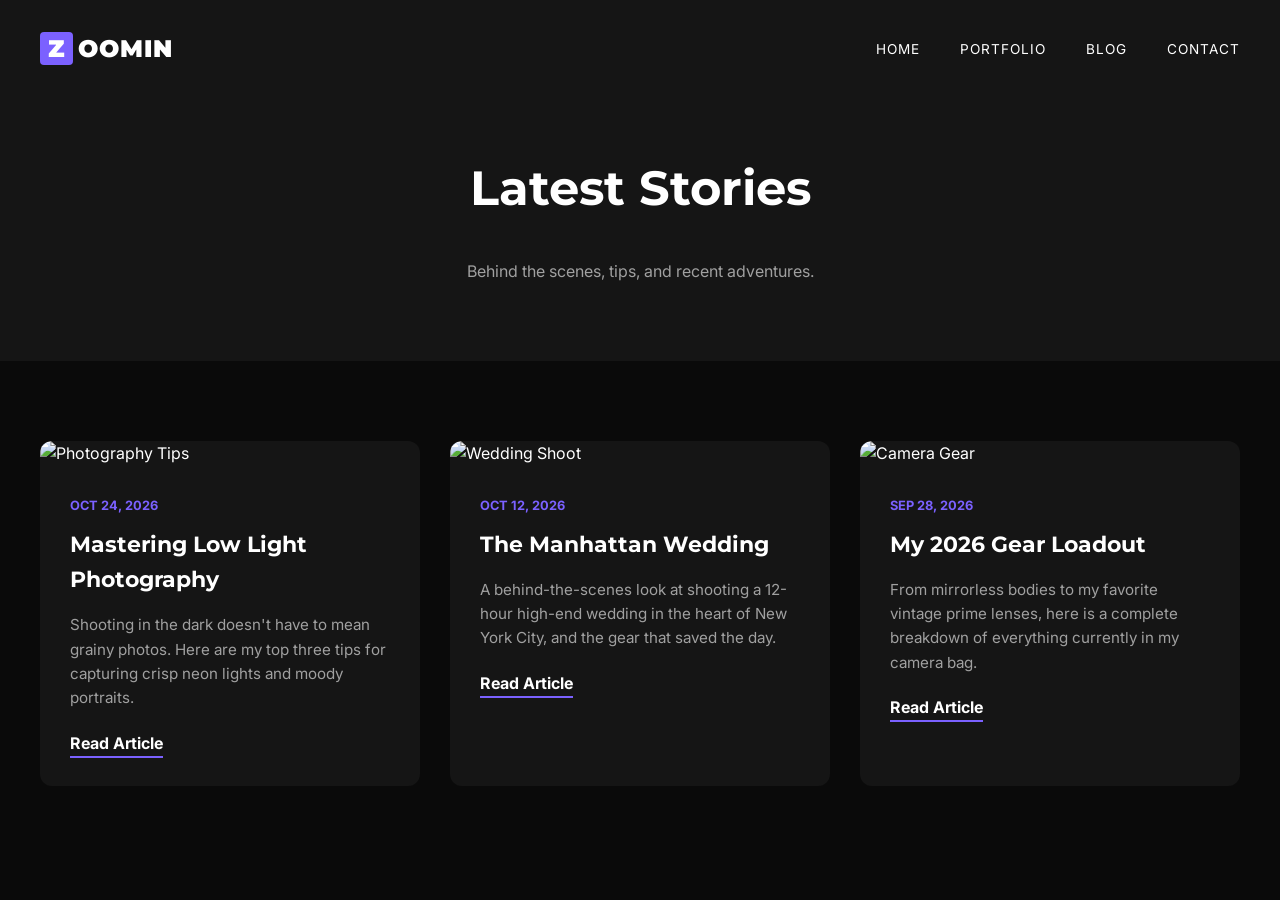
==== blog.html @ 0bdf7b66 "Updated Pricing and Contact pages for dark theme" ====
<!DOCTYPE html>
<html lang="en">
<head>
    <meta charset="UTF-8">
    <meta name="viewport" content="width=device-width, initial-scale=1.0">
    <title>Blog | Allen Anthony</title>
    <link rel="stylesheet" href="style.css">
</head>
<body>

    <header style="background-color: var(--bg-card);"> <nav>
            <a href="index.html" class="logo"><span>Z</span>OOMIN</a>
            <ul class="nav-links">
                <li><a href="index.html">Home</a></li>
                <li><a href="portfolio.html">Portfolio</a></li>
                <li><a href="blog.html">Blog</a></li>
                <li><a href="contact.html">Contact</a></li>
            </ul>
        </nav>
    </header>

    <div class="page-header">
        <h1>Latest Stories</h1>
        <p style="color: var(--text-muted);">Behind the scenes, tips, and recent adventures.</p>
    </div>

    <main>
        <section class="blog-grid">
            
            <article class="blog-card">
                <img src="https://images.unsplash.com/photo-1542038784456-1ea8e935640e?q=80&w=800&auto=format&fit=crop" alt="Photography Tips" class="blog-img">
                <div class="blog-content">
                    <span class="blog-date">Oct 24, 2026</span>
                    <h3>Mastering Low Light Photography</h3>
                    <p>Shooting in the dark doesn't have to mean grainy photos. Here are my top three tips for capturing crisp neon lights and moody portraits.</p>
                    <a href="#" class="read-more">Read Article</a>
                </div>
            </article>

            <article class="blog-card">
                <img src="https://images.unsplash.com/photo-1511895426328-dc8714191300?q=80&w=800&auto=format&fit=crop" alt="Wedding Shoot" class="blog-img">
                <div class="blog-content">
                    <span class="blog-date">Oct 12, 2026</span>
                    <h3>The Manhattan Wedding</h3>
                    <p>A behind-the-scenes look at shooting a 12-hour high-end wedding in the heart of New York City, and the gear that saved the day.</p>
                    <a href="#" class="read-more">Read Article</a>
                </div>
            </article>

            <article class="blog-card">
                <img src="https://images.unsplash.com/photo-1452723312111-3a7d0db0e024?q=80&w=800&auto=format&fit=crop" alt="Camera Gear" class="blog-img">
                <div class="blog-content">
                    <span class="blog-date">Sep 28, 2026</span>
                    <h3>My 2026 Gear Loadout</h3>
                    <p>From mirrorless bodies to my favorite vintage prime lenses, here is a complete breakdown of everything currently in my camera bag.</p>
                    <a href="#" class="read-more">Read Article</a>
                </div>
            </article>

        </section>
    </main>

</body>
</html>
---- style.css ----
@import url('https://fonts.googleapis.com/css2?family=Montserrat:wght@300;500;700;900&family=Inter:wght@400;500&display=swap');

:root {
    --bg-dark: #0a0a0a;
    --bg-card: #151515;
    --text-light: #ffffff;
    --text-muted: #a0a0a0;
    --accent: #7b61ff; /* The sleek purple from your image */
    --accent-hover: #5e45db;
    --font-heading: 'Montserrat', sans-serif;
    --font-body: 'Inter', sans-serif;
}

body {
    font-family: var(--font-body);
    color: var(--text-light);
    background-color: var(--bg-dark);
    margin: 0;
    line-height: 1.6;
}

h1, h2, h3 { font-family: var(--font-heading); font-weight: 700; margin-top: 0; }

/* --- Sleek Navigation --- */
header {
    position: absolute; /* Lets the background image go underneath */
    width: 100%;
    top: 0;
    padding: 30px 0;
    z-index: 100;
}

nav {
    display: flex;
    justify-content: space-between;
    align-items: center;
    max-width: 1200px;
    margin: 0 auto;
    padding: 0 40px;
}

.logo {
    font-family: var(--font-heading);
    font-size: 1.5rem;
    font-weight: 900;
    color: var(--text-light);
    text-decoration: none;
    letter-spacing: 1px;
}

.logo span {
    background-color: var(--accent);
    padding: 2px 8px;
    border-radius: 4px;
    margin-right: 5px;
}

.nav-links { list-style: none; display: flex; gap: 40px; margin: 0; }
.nav-links a { text-decoration: none; color: var(--text-light); font-size: 0.85rem; text-transform: uppercase; letter-spacing: 1px; transition: color 0.3s; }
.nav-links a:hover { color: var(--accent); }

/* --- Hero Section (Like your image) --- */
.hero {
    height: 100vh;
    /* This creates a dark overlay on top of the background image */
    background: linear-gradient(to right, rgba(10,10,10,0.9) 0%, rgba(10,10,10,0.4) 100%), 
                url('https://images.unsplash.com/photo-1516035069371-29a1b244cc32?q=80&w=2000&auto=format&fit=crop') center/cover;
    display: flex;
    align-items: center;
    padding: 0 40px;
}

.hero-content {
    max-width: 1200px;
    margin: 0 auto;
    width: 100%;
}

.hero-subtitle {
    color: var(--accent);
    font-weight: 700;
    letter-spacing: 2px;
    text-transform: uppercase;
    font-size: 0.9rem;
    margin-bottom: 10px;
}

.hero h1 {
    font-size: 4.5rem;
    line-height: 1.1;
    margin-bottom: 20px;
}

.hero p {
    color: var(--text-muted);
    max-width: 450px;
    margin-bottom: 40px;
}

.btn-group { display: flex; gap: 20px; }

.btn {
    display: inline-block;
    padding: 15px 35px;
    border-radius: 30px;
    font-family: var(--font-heading);
    font-size: 0.9rem;
    font-weight: 700;
    text-decoration: none;
    transition: all 0.3s ease;
}

.btn-primary {
    background-color: var(--accent);
    color: white;
}
.btn-primary:hover { background-color: var(--accent-hover); transform: translateY(-3px); }

.btn-outline {
    border: 2px solid white;
    color: white;
}
.btn-outline:hover { background-color: white; color: var(--bg-dark); transform: translateY(-3px); }

/* --- Shared Layout for other pages --- */
.page-header {
    padding: 150px 20px 60px;
    text-align: center;
    background-color: var(--bg-card);
}

.page-header h1 { font-size: 3rem; }

main { max-width: 1200px; margin: 60px auto; padding: 20px; }

/* --- Blog Section --- */
.blog-grid {
    display: grid;
    grid-template-columns: repeat(auto-fill, minmax(350px, 1fr));
    gap: 30px;
}

.blog-card {
    background-color: var(--bg-card);
    border-radius: 12px;
    overflow: hidden;
    transition: transform 0.3s ease;
}

.blog-card:hover { transform: translateY(-10px); }

.blog-img {
    width: 100%;
    height: 250px;
    object-fit: cover;
}

.blog-content { padding: 30px; }
.blog-date { color: var(--accent); font-size: 0.8rem; font-weight: 700; text-transform: uppercase; margin-bottom: 10px; display: block; }
.blog-content h3 { font-size: 1.4rem; margin-bottom: 15px; }
.blog-content p { color: var(--text-muted); font-size: 0.95rem; margin-bottom: 20px; }
.read-more { color: white; text-decoration: none; font-weight: 700; border-bottom: 2px solid var(--accent); padding-bottom: 3px; }
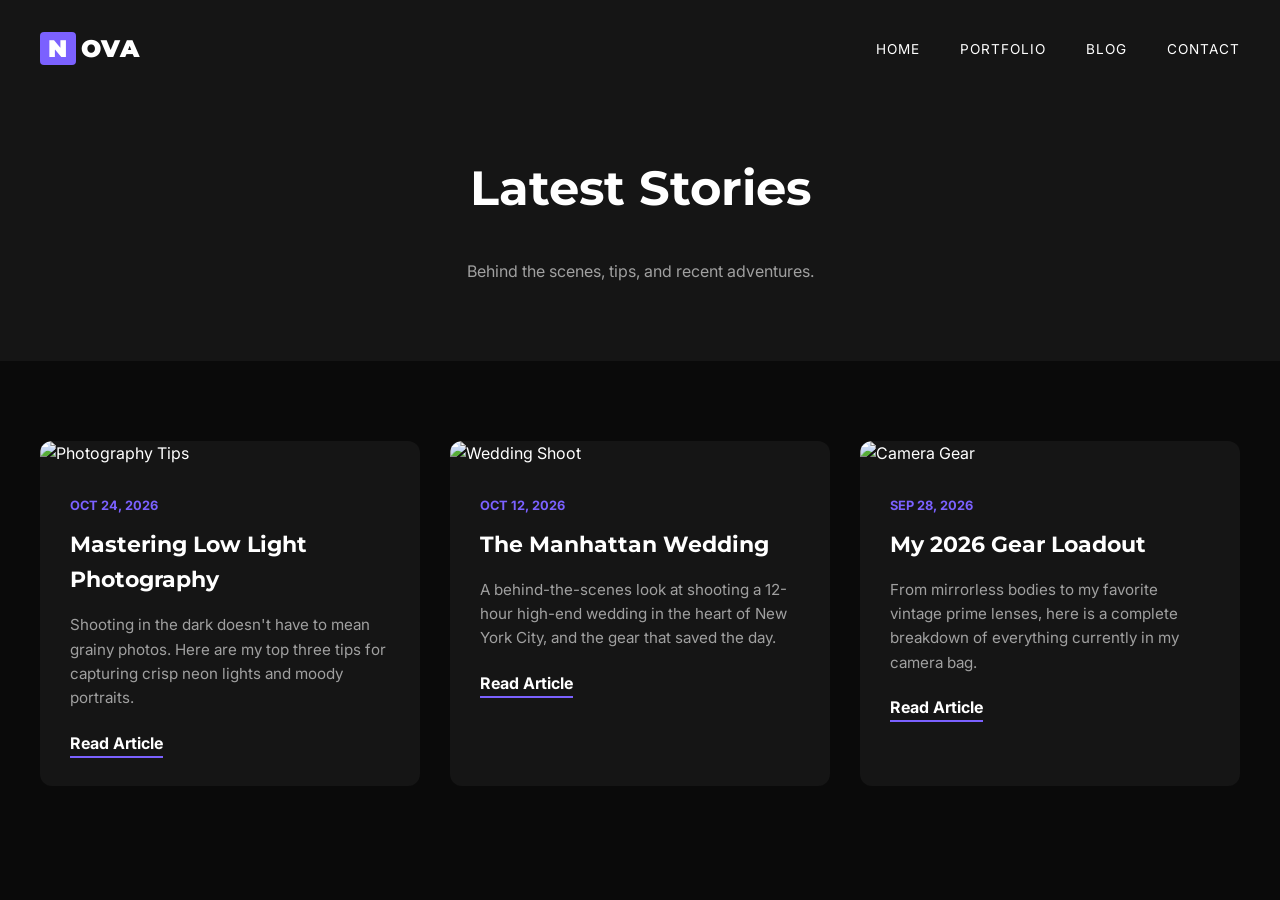
==== commit 30a76881: "Added remaining article pages and fixed blog links" ====
--- a/blog.html
+++ b/blog.html
@@ -9,7 +9,7 @@
 <body>
 
     <header style="background-color: var(--bg-card);"> <nav>
-            <a href="index.html" class="logo"><span>Z</span>OOMIN</a>
+            <a href="index.html" class="logo"><span>N</span>OVA</a>
             <ul class="nav-links">
                 <li><a href="index.html">Home</a></li>
                 <li><a href="portfolio.html">Portfolio</a></li>
--- a/style.css
+++ b/style.css
@@ -159,4 +159,73 @@
 .blog-date { color: var(--accent); font-size: 0.8rem; font-weight: 700; text-transform: uppercase; margin-bottom: 10px; display: block; }
 .blog-content h3 { font-size: 1.4rem; margin-bottom: 15px; }
 .blog-content p { color: var(--text-muted); font-size: 0.95rem; margin-bottom: 20px; }
-.read-more { color: white; text-decoration: none; font-weight: 700; border-bottom: 2px solid var(--accent); padding-bottom: 3px; }+.read-more { color: white; text-decoration: none; font-weight: 700; border-bottom: 2px solid var(--accent); padding-bottom: 3px; }
+
+/* --- Portfolio Page --- */
+.portfolio-grid {
+    display: grid;
+    grid-template-columns: repeat(auto-fill, minmax(300px, 1fr));
+    gap: 20px;
+    margin-top: 20px;
+}
+
+.portfolio-item {
+    position: relative;
+    overflow: hidden;
+    border-radius: 8px;
+    cursor: pointer;
+}
+
+.portfolio-item img {
+    width: 100%;
+    height: 100%;
+    object-fit: cover;
+    aspect-ratio: 4/5; /* Gives a nice vertical portrait look */
+    display: block;
+    transition: transform 0.5s ease, opacity 0.5s ease;
+}
+
+.portfolio-item:hover img {
+    transform: scale(1.08);
+    opacity: 0.7;
+}
+
+/* --- Article Reading Page --- */
+.article-container {
+    max-width: 800px; /* Narrower width is better for reading */
+    margin: 0 auto;
+    padding: 40px 20px;
+}
+
+.article-header {
+    text-align: center;
+    margin-bottom: 40px;
+}
+
+.article-header h1 {
+    font-size: 3rem;
+    margin-bottom: 15px;
+}
+
+.article-meta {
+    color: var(--accent);
+    font-weight: 700;
+    text-transform: uppercase;
+    font-size: 0.9rem;
+    letter-spacing: 1px;
+}
+
+.article-hero-img {
+    width: 100%;
+    max-height: 500px;
+    object-fit: cover;
+    border-radius: 12px;
+    margin-bottom: 40px;
+}
+
+.article-content p {
+    font-size: 1.1rem;
+    line-height: 1.8;
+    color: #cccccc;
+    margin-bottom: 25px;
+}
